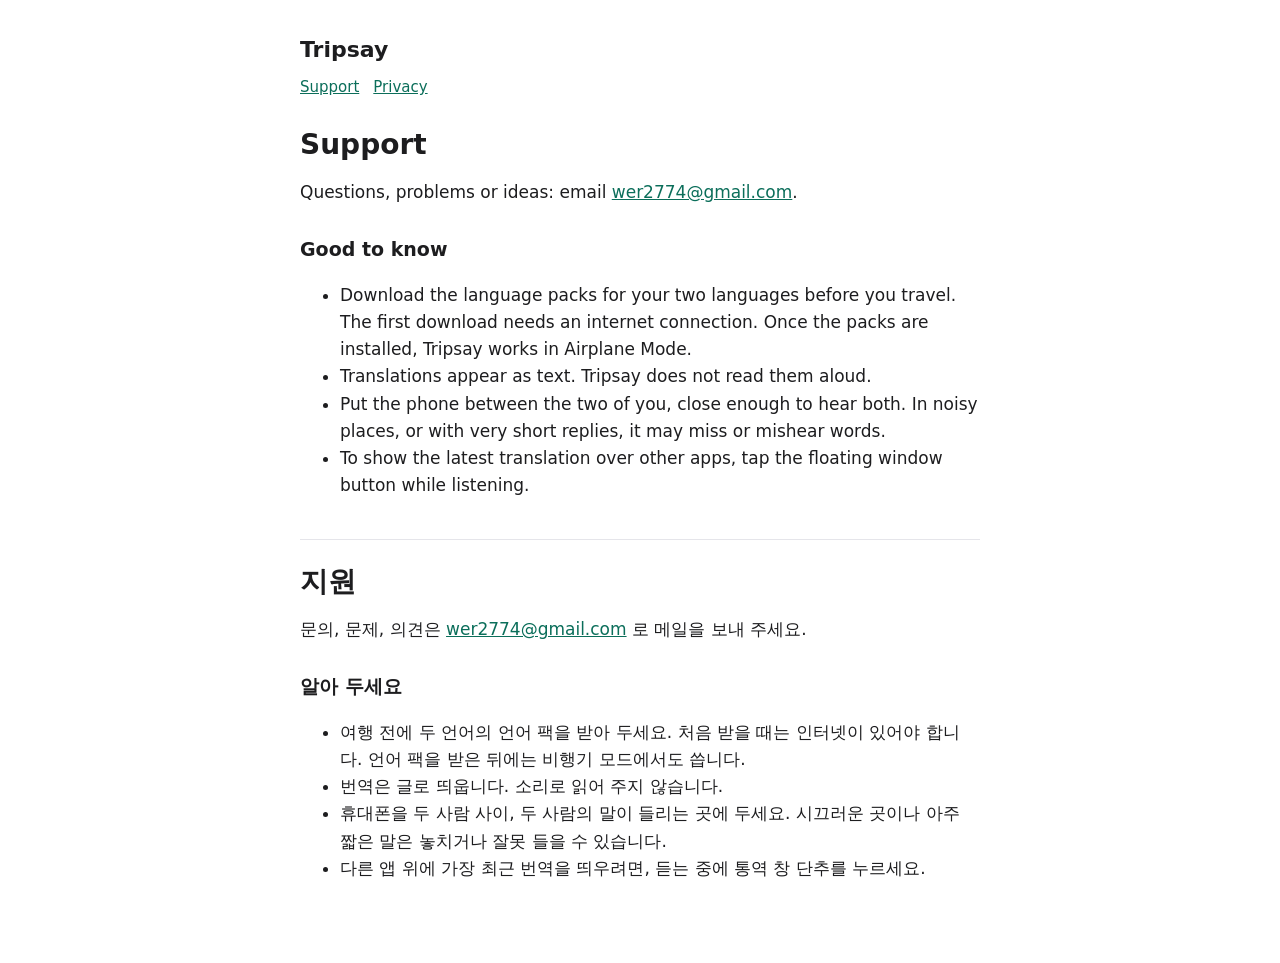
==== support/index.html @ 00a892c6 "Tripsay support and privacy pages Co-Authored-By: Claude Opus 5.5 <noreply@anthropic.com>" ====
<!doctype html>
<html lang="en"><head><meta charset="utf-8"><meta name="viewport" content="width=device-width, initial-scale=1">
<title>Tripsay Support</title><link rel="stylesheet" href="../style.css"></head><body>
<header><a href="../">Tripsay</a></header>
<nav><a href="./">Support</a><a href="../privacy/">Privacy</a></nav>
<section lang="en">
<h1>Support</h1>
<p>Questions, problems or ideas: email <a href="mailto:wer2774@gmail.com">wer2774@gmail.com</a>.</p>
<h2>Good to know</h2>
<ul>
<li>Download the language packs for your two languages before you travel. The first download needs an internet connection. Once the packs are installed, Tripsay works in Airplane Mode.</li>
<li>Translations appear as text. Tripsay does not read them aloud.</li>
<li>Put the phone between the two of you, close enough to hear both. In noisy places, or with very short replies, it may miss or mishear words.</li>
<li>To show the latest translation over other apps, tap the floating window button while listening.</li>
</ul>
</section>
<section lang="ko">
<h1>지원</h1>
<p>문의, 문제, 의견은 <a href="mailto:wer2774@gmail.com">wer2774@gmail.com</a> 로 메일을 보내 주세요.</p>
<h2>알아 두세요</h2>
<ul>
<li>여행 전에 두 언어의 언어 팩을 받아 두세요. 처음 받을 때는 인터넷이 있어야 합니다. 언어 팩을 받은 뒤에는 비행기 모드에서도 씁니다.</li>
<li>번역은 글로 띄웁니다. 소리로 읽어 주지 않습니다.</li>
<li>휴대폰을 두 사람 사이, 두 사람의 말이 들리는 곳에 두세요. 시끄러운 곳이나 아주 짧은 말은 놓치거나 잘못 들을 수 있습니다.</li>
<li>다른 앱 위에 가장 최근 번역을 띄우려면, 듣는 중에 통역 창 단추를 누르세요.</li>
</ul>
</section>
</body></html>
---- style.css ----
:root { --ink: #1d1d1f; --muted: #5b5b60; --accent: #0B6E5A; --line: #e5e5ea; --bg: #ffffff; }
@media (prefers-color-scheme: dark) { :root { --ink: #f2f2f7; --muted: #a1a1a6; --accent: #4cc3a5; --line: #3a3a3c; --bg: #111111; } }
html { background: var(--bg); }
body { margin: 0 auto; max-width: 680px; padding: 32px 20px 64px; font: 17px/1.6 -apple-system, system-ui, sans-serif; color: var(--ink); background: var(--bg); }
header a { color: var(--ink); text-decoration: none; font-weight: 800; font-size: 22px; }
nav { margin: 8px 0 28px; font-size: 15px; color: var(--muted); }
nav a { color: var(--accent); margin-right: 14px; }
h1 { font-size: 28px; line-height: 1.25; margin: 0 0 8px; }
h2 { font-size: 19px; margin: 28px 0 6px; }
p, li { color: var(--ink); }
.muted { color: var(--muted); font-size: 15px; }
section + section { border-top: 1px solid var(--line); margin-top: 40px; padding-top: 24px; }
a { color: var(--accent); }
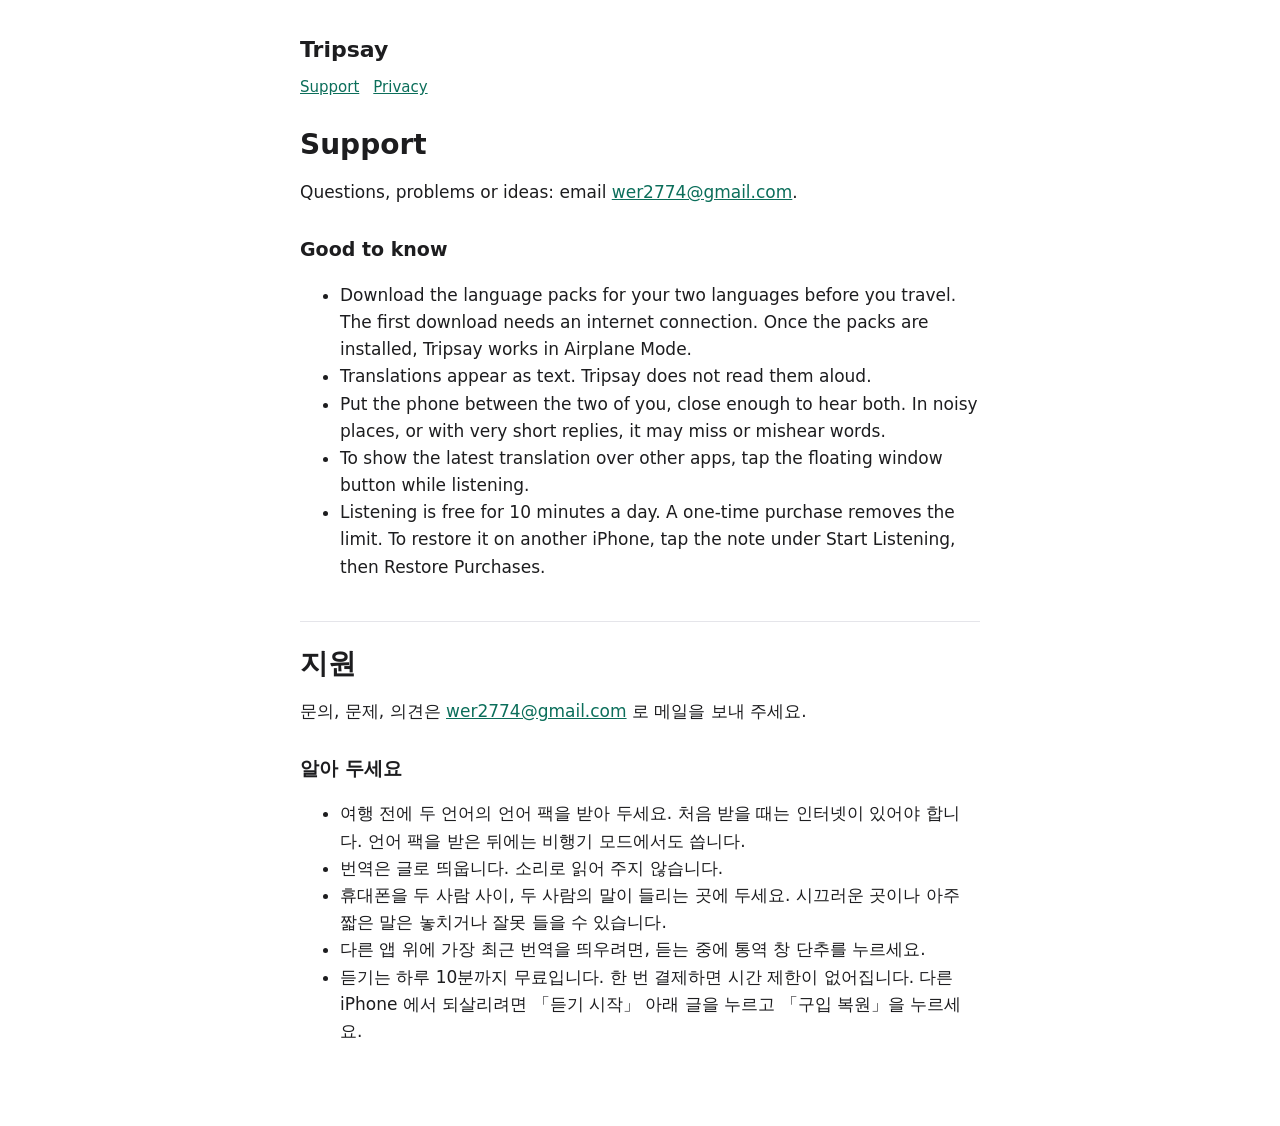
==== commit bf4144e1: "Add the free listening limit, lifetime access and restore to the support and privacy pages Co-Author" ====
--- a/support/index.html
+++ b/support/index.html
@@ -12,6 +12,7 @@
 <li>Translations appear as text. Tripsay does not read them aloud.</li>
 <li>Put the phone between the two of you, close enough to hear both. In noisy places, or with very short replies, it may miss or mishear words.</li>
 <li>To show the latest translation over other apps, tap the floating window button while listening.</li>
+<li>Listening is free for 10 minutes a day. A one-time purchase removes the limit. To restore it on another iPhone, tap the note under Start Listening, then Restore Purchases.</li>
 </ul>
 </section>
 <section lang="ko">
@@ -23,6 +24,7 @@
 <li>번역은 글로 띄웁니다. 소리로 읽어 주지 않습니다.</li>
 <li>휴대폰을 두 사람 사이, 두 사람의 말이 들리는 곳에 두세요. 시끄러운 곳이나 아주 짧은 말은 놓치거나 잘못 들을 수 있습니다.</li>
 <li>다른 앱 위에 가장 최근 번역을 띄우려면, 듣는 중에 통역 창 단추를 누르세요.</li>
+<li>듣기는 하루 10분까지 무료입니다. 한 번 결제하면 시간 제한이 없어집니다. 다른 iPhone 에서 되살리려면 「듣기 시작」 아래 글을 누르고 「구입 복원」을 누르세요.</li>
 </ul>
 </section>
 </body></html>
